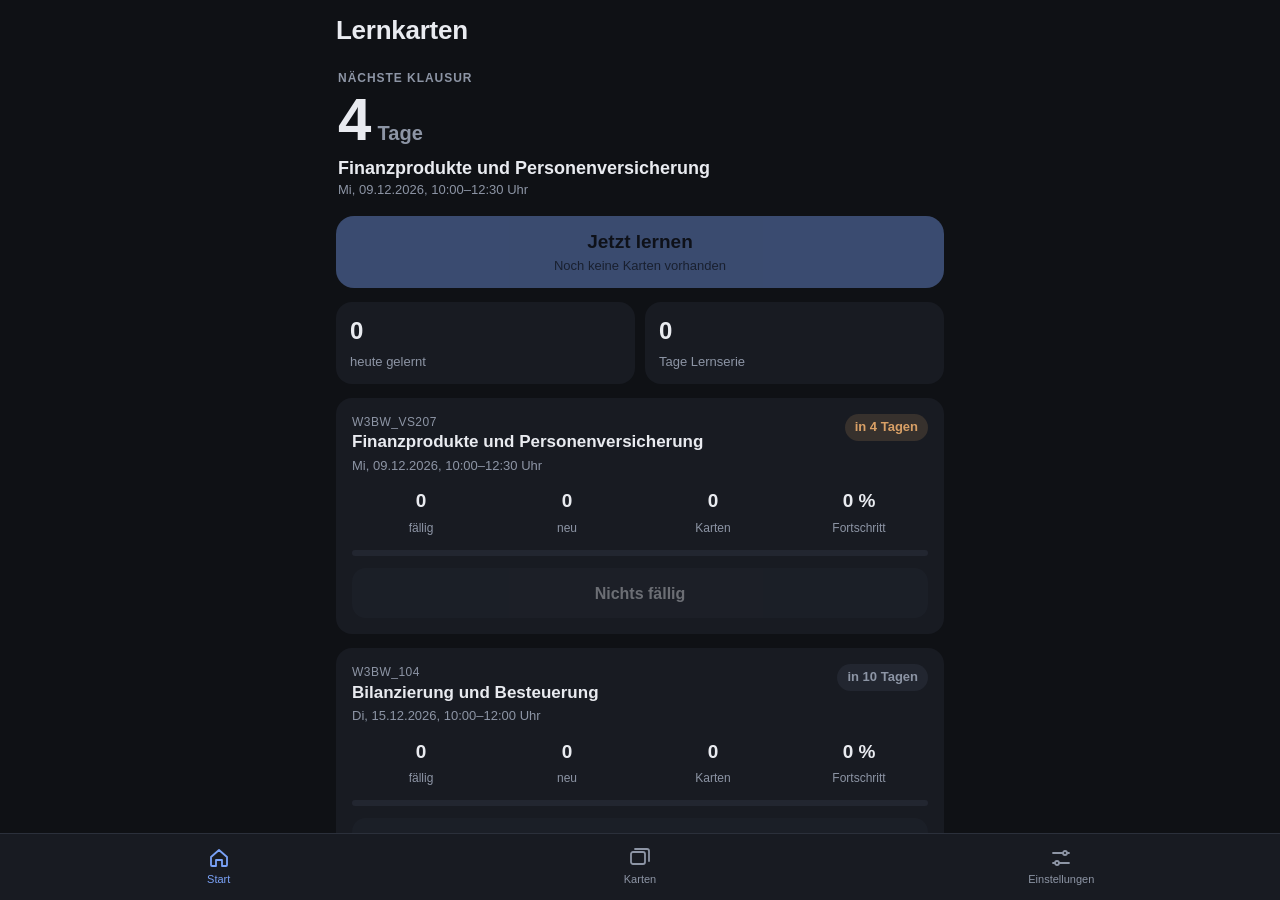
==== index.html @ e06bcc18 "Add files via upload" ====
<!DOCTYPE html>
<html lang="de">
<head>
  <meta charset="utf-8">
  <!-- viewport-fit=cover: Inhalt darf bis unter Notch und Home-Indikator reichen (Abstände regelt style.css) -->
  <meta name="viewport" content="width=device-width, initial-scale=1, viewport-fit=cover">
  <title>Lernkarten</title>
  <meta name="description" content="Karteikarten mit Spaced Repetition – offline, ohne Konto.">
  <meta name="theme-color" content="#0f1115">
  <meta name="color-scheme" content="dark">

  <!-- iOS: als Vollbild-App vom Home-Bildschirm starten -->
  <meta name="apple-mobile-web-app-capable" content="yes">
  <meta name="mobile-web-app-capable" content="yes">
  <meta name="apple-mobile-web-app-status-bar-style" content="black-translucent">
  <meta name="apple-mobile-web-app-title" content="Lernkarten">
  <meta name="format-detection" content="telephone=no">

  <link rel="manifest" href="manifest.json">
  <link rel="apple-touch-icon" href="icon-192.png">
  <link rel="icon" type="image/png" href="icon-192.png">
  <link rel="stylesheet" href="style.css">
</head>
<body>
  <!-- Hier rendert app.js die jeweilige Ansicht -->
  <main id="app"></main>

  <nav id="tabbar" aria-label="Hauptnavigation">
    <button data-tab="home">
      <svg viewBox="0 0 24 24" aria-hidden="true"><path d="M4 11l8-7 8 7v8a1 1 0 0 1-1 1h-4v-6h-6v6H5a1 1 0 0 1-1-1z"/></svg>
      <span>Start</span>
    </button>
    <button data-tab="cards">
      <svg viewBox="0 0 24 24" aria-hidden="true"><rect x="3" y="6" width="14" height="12" rx="2"/><path d="M7 3h12a2 2 0 0 1 2 2v10"/></svg>
      <span>Karten</span>
    </button>
    <button data-tab="settings">
      <svg viewBox="0 0 24 24" aria-hidden="true"><path d="M4 7h10M18 7h2M4 17h2M10 17h10"/><circle cx="16" cy="7" r="2"/><circle cx="8" cy="17" r="2"/></svg>
      <span>Einstellungen</span>
    </button>
  </nav>

  <div id="dialog" hidden></div>
  <div id="toast" role="status" hidden></div>

  <!-- Unsichtbare Dateiauswahl für Kartenimport und Backup -->
  <input type="file" id="file-cards" accept=".json,application/json,text/json,text/plain" hidden>
  <input type="file" id="file-backup" accept=".json,application/json,text/json,text/plain" hidden>

  <noscript>Diese App benötigt JavaScript.</noscript>
  <script src="app.js"></script>
</body>
</html>
---- style.css ----
/* ==========================================================================
   Lernkarten – Gestaltung
   Mobile-first, dunkles Design, große Touch-Flächen, Safe-Area-Abstände.
   ========================================================================== */

:root {
  --bg: #0f1115;
  --surface: #181b22;
  --surface-2: #222630;
  --line: #2b303b;
  --text: #e9ebf0;
  --muted: #8d95a5;
  --accent: #7aa2f7;
  --accent-ink: #0d1220;
  --red: #e27d86;
  --orange: #d9a066;
  --green: #8fc58a;
  --blue: #7aa2f7;
  --radius: 16px;
  /* Abstände für Notch (oben) und Home-Indikator (unten) */
  --safe-top: env(safe-area-inset-top, 0px);
  --safe-bottom: env(safe-area-inset-bottom, 0px);
  --safe-left: env(safe-area-inset-left, 0px);
  --safe-right: env(safe-area-inset-right, 0px);
}

* { box-sizing: border-box; }

html, body {
  height: 100%;
  margin: 0;
  background: var(--bg);
  color: var(--text);
  font: 16px/1.45 -apple-system, BlinkMacSystemFont, "Segoe UI", Roboto, sans-serif;
  -webkit-text-size-adjust: 100%;
  -webkit-tap-highlight-color: transparent;
  overscroll-behavior: none;
}

body {
  display: flex;
  flex-direction: column;
  height: 100vh;
  height: 100dvh;
  overflow: hidden;
}

[hidden] { display: none !important; }

h1, h2, p { margin: 0; }
button, input, select, textarea { font: inherit; color: inherit; }
button { touch-action: manipulation; -webkit-user-select: none; user-select: none; cursor: pointer; }

/* ---------- Grundgerüst --------------------------------------------------- */

#app {
  flex: 1;
  min-height: 0;
  overflow-y: auto;
  -webkit-overflow-scrolling: touch;
  padding-left: var(--safe-left);
  padding-right: var(--safe-right);
}

.content {
  display: flex;
  flex-direction: column;
  gap: 14px;
  max-width: 640px;
  margin: 0 auto;
  padding: 4px 16px 28px;
}
body.no-tabs .content { padding-bottom: calc(28px + var(--safe-bottom)); }

.topbar {
  position: sticky;
  top: 0;
  z-index: 5;
  display: flex;
  align-items: center;
  gap: 6px;
  max-width: 640px;
  margin: 0 auto;
  padding: calc(var(--safe-top) + 12px) 16px 10px;
  background: var(--bg);
}
.topbar-text { flex: 1; min-width: 0; }
.topbar h1 { font-size: 26px; font-weight: 700; letter-spacing: -0.01em; overflow: hidden; text-overflow: ellipsis; white-space: nowrap; }
.topbar .iconbtn + .topbar-text h1 { font-size: 19px; }
.topbar .sub { color: var(--muted); font-size: 13px; overflow: hidden; text-overflow: ellipsis; white-space: nowrap; }
.counter { color: var(--muted); font-size: 14px; white-space: nowrap; }

.iconbtn {
  width: 44px; height: 44px;
  margin-left: -10px;
  border: 0; border-radius: 50%;
  background: transparent;
  font-size: 26px; line-height: 1;
}
.iconbtn:active { background: var(--surface-2); }

/* ---------- Tab-Leiste ---------------------------------------------------- */

#tabbar {
  display: flex;
  padding: 6px calc(8px + var(--safe-right)) calc(6px + var(--safe-bottom)) calc(8px + var(--safe-left));
  background: var(--surface);
  border-top: 1px solid var(--line);
}
body.no-tabs #tabbar { display: none; }
#tabbar button {
  flex: 1;
  display: flex; flex-direction: column; align-items: center; gap: 2px;
  min-height: 50px;
  padding: 6px 0;
  border: 0; background: transparent;
  color: var(--muted);
  font-size: 11px;
}
#tabbar button.active { color: var(--accent); }
#tabbar svg { width: 24px; height: 24px; fill: none; stroke: currentColor; stroke-width: 1.8; stroke-linecap: round; stroke-linejoin: round; }

/* ---------- Bausteine ----------------------------------------------------- */

.card {
  background: var(--surface);
  border-radius: var(--radius);
  padding: 16px;
}
.muted { color: var(--muted); }
.small { font-size: 13px; }
.center { text-align: center; }
.empty { color: var(--muted); text-align: center; padding: 28px 12px; }

.btn {
  display: flex; flex-direction: column; align-items: center; justify-content: center;
  width: 100%;
  min-height: 50px;
  padding: 10px 14px;
  border: 0; border-radius: 14px;
  background: var(--surface-2);
  font-weight: 600;
  text-align: center;
}
.btn small { font-weight: 400; font-size: 12px; opacity: 0.75; margin-top: 1px; }
.btn:active { opacity: 0.7; }
.btn:disabled { opacity: 0.4; cursor: default; }
.btn.primary { background: var(--accent); color: var(--accent-ink); }
.btn.big { min-height: 72px; font-size: 19px; border-radius: 18px; }
.btn.big small { font-size: 13px; }
.btn.danger { background: transparent; color: var(--red); border: 1px solid rgba(226, 125, 134, 0.4); }
.btn.slim { width: auto; min-height: 44px; padding: 8px 14px; font-size: 14px; }
.btn-row { display: grid; grid-template-columns: 1fr 1fr; gap: 10px; }

.pill {
  flex: none;
  padding: 4px 10px;
  border-radius: 999px;
  background: var(--surface-2);
  color: var(--muted);
  font-size: 13px; font-weight: 600;
  white-space: nowrap;
}
.pill.warn { background: rgba(217, 160, 102, 0.16); color: var(--orange); }

.tag {
  display: inline-block;
  padding: 1px 7px;
  border-radius: 6px;
  background: var(--surface-2);
  font-size: 12px;
}

.kpis { display: flex; gap: 8px; }
.kpis > div { flex: 1; text-align: center; }
.kpis b { display: block; font-size: 19px; font-weight: 700; }
.kpis span { color: var(--muted); font-size: 12px; }

.bar { height: 6px; border-radius: 3px; background: var(--surface-2); overflow: hidden; }
.bar i { display: block; height: 100%; border-radius: 3px; background: var(--green); }

/* ---------- Startseite ---------------------------------------------------- */

.hero { padding: 6px 2px 2px; }
.hero .label { color: var(--muted); font-size: 12px; font-weight: 600; letter-spacing: 0.08em; text-transform: uppercase; }
.hero-row { display: flex; align-items: baseline; gap: 8px; }
.hero .count { font-size: 60px; font-weight: 800; line-height: 1.1; letter-spacing: -0.03em; }
.hero .unit { font-size: 20px; color: var(--muted); font-weight: 600; }
.hero-name { font-size: 18px; font-weight: 600; margin-top: 2px; }

.stats { display: flex; gap: 10px; }
.stats > div { flex: 1; background: var(--surface); border-radius: var(--radius); padding: 12px 14px; }
.stats b { display: block; font-size: 24px; font-weight: 700; }
.stats span { color: var(--muted); font-size: 13px; }

.module { display: flex; flex-direction: column; gap: 12px; }
.module-head { display: flex; justify-content: space-between; align-items: flex-start; gap: 10px; }
.module .code { color: var(--muted); font-size: 12px; letter-spacing: 0.04em; }
.module h2 { font-size: 17px; font-weight: 650; line-height: 1.25; }
.module .small { margin-top: -8px; }

/* ---------- Listen -------------------------------------------------------- */

.group-title {
  color: var(--muted);
  font-size: 12px; font-weight: 600; letter-spacing: 0.06em; text-transform: uppercase;
  padding: 8px 4px 0;
  margin-bottom: -6px;
}
.list { padding: 0; overflow: hidden; }
.row {
  display: flex; align-items: center; gap: 10px;
  width: 100%;
  min-height: 56px;
  padding: 10px 16px;
  border: 0; border-bottom: 1px solid var(--line);
  background: transparent;
  text-align: left;
}
.row:last-child { border-bottom: 0; }
.row:active { background: var(--surface-2); }
.row-main { flex: 1; min-width: 0; display: flex; flex-direction: column; gap: 2px; }
.row-title { font-weight: 500; }
.row.accent { color: var(--accent); font-weight: 600; }
.row.danger-text { color: var(--red); font-weight: 600; }
.chev { color: var(--muted); font-size: 22px; line-height: 1; }
.clamp { display: -webkit-box; -webkit-line-clamp: 2; -webkit-box-orient: vertical; overflow: hidden; }

/* ---------- Formulare ----------------------------------------------------- */

.form label { display: flex; flex-direction: column; gap: 6px; color: var(--muted); font-size: 13px; }
.input {
  width: 100%;
  min-height: 48px;
  padding: 11px 12px;
  border: 1px solid var(--line); border-radius: 12px;
  background: var(--surface);
  color: var(--text);
  font-size: 16px; /* mindestens 16px, sonst zoomt iOS beim Antippen */
  -webkit-appearance: none; appearance: none;
}
.input:focus { outline: none; border-color: var(--accent); }
textarea.input { resize: vertical; line-height: 1.4; }
select.input {
  padding-right: 34px;
  background-image: linear-gradient(45deg, transparent 50%, var(--muted) 50%), linear-gradient(135deg, var(--muted) 50%, transparent 50%);
  background-position: calc(100% - 18px) 50%, calc(100% - 12px) 50%;
  background-size: 6px 6px;
  background-repeat: no-repeat;
}
input[type="date"].input, input[type="time"].input { display: block; text-align: left; }
/* iOS zentriert Datum und Uhrzeit sonst und lässt leere Felder zusammenfallen */
input.input::-webkit-date-and-time-value { text-align: left; min-height: 1.4em; }
.two-col { display: grid; grid-template-columns: 1fr 1fr; gap: 10px; }

.subject-edit { display: flex; flex-direction: column; gap: 8px; background: var(--surface); border-radius: var(--radius); padding: 12px; }
.subject-edit .input { background: var(--bg); }
.subject-edit-row { display: flex; align-items: flex-end; justify-content: space-between; gap: 10px; }
.form label.inline { flex-direction: row; align-items: center; gap: 10px; }
label.inline .input { width: 90px; }

/* ---------- Lernansicht --------------------------------------------------- */

.study { display: flex; flex-direction: column; height: 100%; max-width: 640px; margin: 0 auto; }
.study .topbar { position: static; width: 100%; }
.study-card {
  flex: 1;
  min-height: 0;
  overflow-y: auto;
  -webkit-overflow-scrolling: touch;
  margin: 0 16px;
  padding: 20px 18px;
  background: var(--surface);
  border-radius: 20px;
}
.study-card[data-action] { cursor: pointer; }
.qa-label { margin-top: 14px; color: var(--muted); font-size: 12px; font-weight: 600; letter-spacing: 0.08em; text-transform: uppercase; }
.study-card hr { border: 0; border-top: 1px solid var(--line); margin: 20px 0 6px; }
.hint { margin-top: 36px; color: var(--muted); font-size: 14px; text-align: center; }

/* Karten-Text: Absätze, Zeilenumbrüche und Aufzählungen */
.text { font-size: 18px; line-height: 1.5; overflow-wrap: anywhere; }
.text.question { font-size: 20px; font-weight: 600; }
.text p { margin: 8px 0; }
.text ul, .text ol { margin: 8px 0; padding-left: 24px; }
.text li { margin: 4px 0; }

.study-actions { padding: 14px 16px calc(14px + var(--safe-bottom)); }
.rate { display: grid; grid-template-columns: repeat(4, 1fr); gap: 8px; }
.rate.two { grid-template-columns: 1fr 1fr; }
.rate .btn { min-height: 62px; padding: 8px 4px; font-size: 15px; }
.rate-again { background: rgba(226, 125, 134, 0.16); color: var(--red); }
.rate-hard { background: rgba(217, 160, 102, 0.16); color: var(--orange); }
.rate-good { background: rgba(143, 197, 138, 0.16); color: var(--green); }
.rate-easy { background: rgba(122, 162, 247, 0.16); color: var(--blue); }

.study-done { flex: 1; display: flex; flex-direction: column; align-items: center; justify-content: center; gap: 14px; padding: 24px; text-align: center; }
.study-done .kpis { width: 100%; max-width: 360px; }
.done-mark {
  width: 72px; height: 72px;
  display: flex; align-items: center; justify-content: center;
  border-radius: 50%;
  background: rgba(143, 197, 138, 0.16);
  color: var(--green);
  font-size: 34px;
}

/* ---------- Dialog und Hinweis -------------------------------------------- */

#dialog {
  position: fixed; inset: 0; z-index: 20;
  display: flex; align-items: center; justify-content: center;
  padding: calc(20px + var(--safe-top)) 20px calc(20px + var(--safe-bottom));
  background: rgba(0, 0, 0, 0.6);
}
.dialog-box {
  width: 100%; max-width: 400px; max-height: 100%;
  display: flex; flex-direction: column; gap: 12px;
  padding: 20px;
  background: var(--surface);
  border: 1px solid var(--line); border-radius: 20px;
}
.dialog-box h2 { font-size: 18px; }
.dialog-body { overflow-y: auto; display: flex; flex-direction: column; gap: 10px; font-size: 15px; }
.dialog-body pre { margin: 0; padding: 12px; border-radius: 10px; background: var(--bg); font-size: 12.5px; overflow-x: auto; }
.dialog-body .input { background: var(--bg); }
.dialog-buttons { display: flex; gap: 10px; }
.errors { margin: 0; padding-left: 20px; color: var(--muted); font-size: 13.5px; }
.errors li { margin: 4px 0; }

#toast {
  position: fixed; z-index: 30;
  left: 16px; right: 16px;
  bottom: calc(84px + var(--safe-bottom));
  max-width: 420px; margin: 0 auto;
  padding: 12px 16px;
  border-radius: 14px;
  background: #343a48;
  color: var(--text);
  font-size: 15px; text-align: center;
  box-shadow: 0 8px 24px rgba(0, 0, 0, 0.4);
}
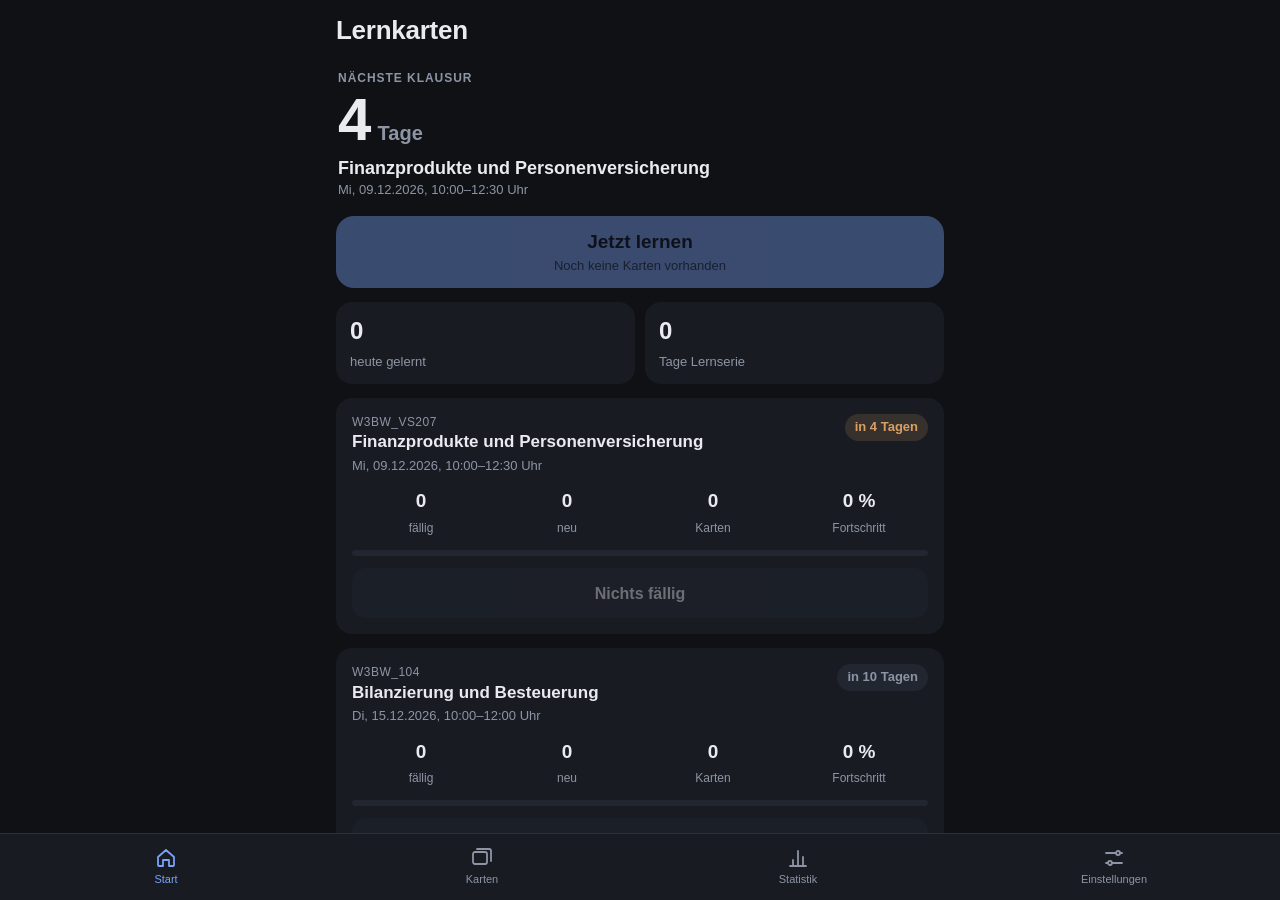
==== commit 8791fcb0: "Add files via upload" ====
--- a/index.html
+++ b/index.html
@@ -34,6 +34,10 @@
       <svg viewBox="0 0 24 24" aria-hidden="true"><rect x="3" y="6" width="14" height="12" rx="2"/><path d="M7 3h12a2 2 0 0 1 2 2v10"/></svg>
       <span>Karten</span>
     </button>
+    <button data-tab="stats">
+      <svg viewBox="0 0 24 24" aria-hidden="true"><path d="M4 20h16M7 20v-6M12 20V5M17 20v-9"/></svg>
+      <span>Statistik</span>
+    </button>
     <button data-tab="settings">
       <svg viewBox="0 0 24 24" aria-hidden="true"><path d="M4 7h10M18 7h2M4 17h2M10 17h10"/><circle cx="16" cy="7" r="2"/><circle cx="8" cy="17" r="2"/></svg>
       <span>Einstellungen</span>
--- a/style.css
+++ b/style.css
@@ -340,3 +340,90 @@
   font-size: 15px; text-align: center;
   box-shadow: 0 8px 24px rgba(0, 0, 0, 0.4);
 }
+
+/* ---------- Statistik ----------------------------------------------------- */
+
+:root {
+  /* Diagrammfarben: Blau = gewusst/geplant, Orange = „Nochmal“ */
+  --viz-known: #3987e5;
+  --viz-again: #d95926;
+  --viz-other: #4a5162;
+  /* Lernstand: ein Farbton, von dunkel (neu) nach hell (sicher) */
+  --viz-st1: #184f95;
+  --viz-st2: #2a78d6;
+  --viz-st3: #6da7ec;
+  --viz-st4: #b7d3f6;
+}
+
+.card-title { font-size: 15px; font-weight: 650; margin-bottom: 10px; }
+
+.tiles { display: grid; grid-template-columns: 1fr 1fr; gap: 10px; }
+.tiles > div { background: var(--surface); border-radius: var(--radius); padding: 12px 14px; }
+.tiles b { display: block; font-size: 24px; font-weight: 700; }
+.tiles span { color: var(--muted); font-size: 13px; }
+
+.legend { display: flex; flex-wrap: wrap; gap: 4px 14px; margin-bottom: 12px; color: var(--muted); font-size: 13px; }
+.legend span { display: inline-flex; align-items: center; gap: 6px; }
+.legend b { color: var(--text); font-weight: 600; }
+.sw { width: 10px; height: 10px; border-radius: 3px; flex: none; }
+
+.seg-known { background: var(--viz-known); }
+.seg-again { background: var(--viz-again); }
+.seg-other { background: var(--viz-other); }
+.st-fresh { background: var(--viz-st1); }
+.st-building { background: var(--viz-st2); }
+.st-solid { background: var(--viz-st3); }
+.st-safe { background: var(--viz-st4); }
+
+/* Säulendiagramm */
+.chart-cols { display: flex; align-items: stretch; gap: 2px; }
+.chart-col {
+  flex: 1; min-width: 0;
+  display: flex; flex-direction: column; align-items: center;
+  padding: 0; border: 0; border-radius: 6px; background: transparent;
+}
+.chart-area {
+  width: 100%; height: 116px;
+  display: flex; flex-direction: column; align-items: center; justify-content: flex-end;
+  border-bottom: 1px solid var(--line);
+}
+.chart-val { color: var(--muted); font-size: 11px; line-height: 1; margin-bottom: 4px; }
+.chart-bar {
+  width: 70%; max-width: 24px;
+  display: flex; flex-direction: column-reverse; gap: 2px;
+}
+.chart-bar .seg { display: block; flex: 1 1 0; min-height: 1px; }
+.chart-bar .seg:last-child { border-radius: 4px 4px 0 0; }
+.chart-lab { padding: 6px 0 4px; color: var(--muted); font-size: 11px; line-height: 1; }
+.chart-col.mark .chart-lab { color: var(--text); font-weight: 700; }
+.chart-col.sel { background: var(--surface-2); }
+.chart-caption { margin-top: 8px; color: var(--text); font-size: 14px; min-height: 20px; }
+.chart + .small { margin-top: 6px; }
+
+/* Lernstand: schmaler geteilter Balken je Zeile */
+.status-row { display: flex; flex-direction: column; gap: 5px; margin-bottom: 14px; }
+.status-head { display: flex; justify-content: space-between; align-items: baseline; gap: 10px; font-size: 14px; font-weight: 500; }
+.status-head .small { flex: none; font-weight: 400; }
+.segbar { display: flex; gap: 2px; height: 8px; border-radius: 4px; overflow: hidden; background: var(--surface-2); }
+.segbar i { display: block; flex: 1 1 0; min-width: 3px; }
+
+/* Modulfilter */
+.chips { display: flex; gap: 8px; overflow-x: auto; margin: 4px -16px 0; padding: 2px 16px; scrollbar-width: none; -webkit-overflow-scrolling: touch; }
+.chips::-webkit-scrollbar { display: none; }
+.chip {
+  flex: none; min-height: 40px; padding: 8px 14px;
+  border: 1px solid var(--line); border-radius: 999px;
+  background: transparent; color: var(--muted);
+  font-size: 14px; font-weight: 600; white-space: nowrap;
+}
+.chip.on { background: var(--accent); border-color: var(--accent); color: var(--accent-ink); }
+
+/* Schwächen je Thema */
+.topics { display: flex; flex-direction: column; gap: 14px; }
+.topic { display: flex; flex-direction: column; gap: 4px; padding-top: 14px; border-top: 1px solid var(--line); }
+.topic-head { display: flex; justify-content: space-between; align-items: baseline; gap: 10px; }
+.topic-name { font-weight: 600; overflow-wrap: anywhere; }
+.topic-rate { flex: none; font-weight: 700; font-variant-numeric: tabular-nums; }
+.topic-row { display: flex; align-items: center; gap: 12px; margin-top: 4px; }
+.meter { flex: 1; height: 8px; border-radius: 4px; background: rgba(217, 89, 38, 0.2); overflow: hidden; }
+.meter i { display: block; height: 100%; border-radius: 4px; background: var(--viz-again); }
